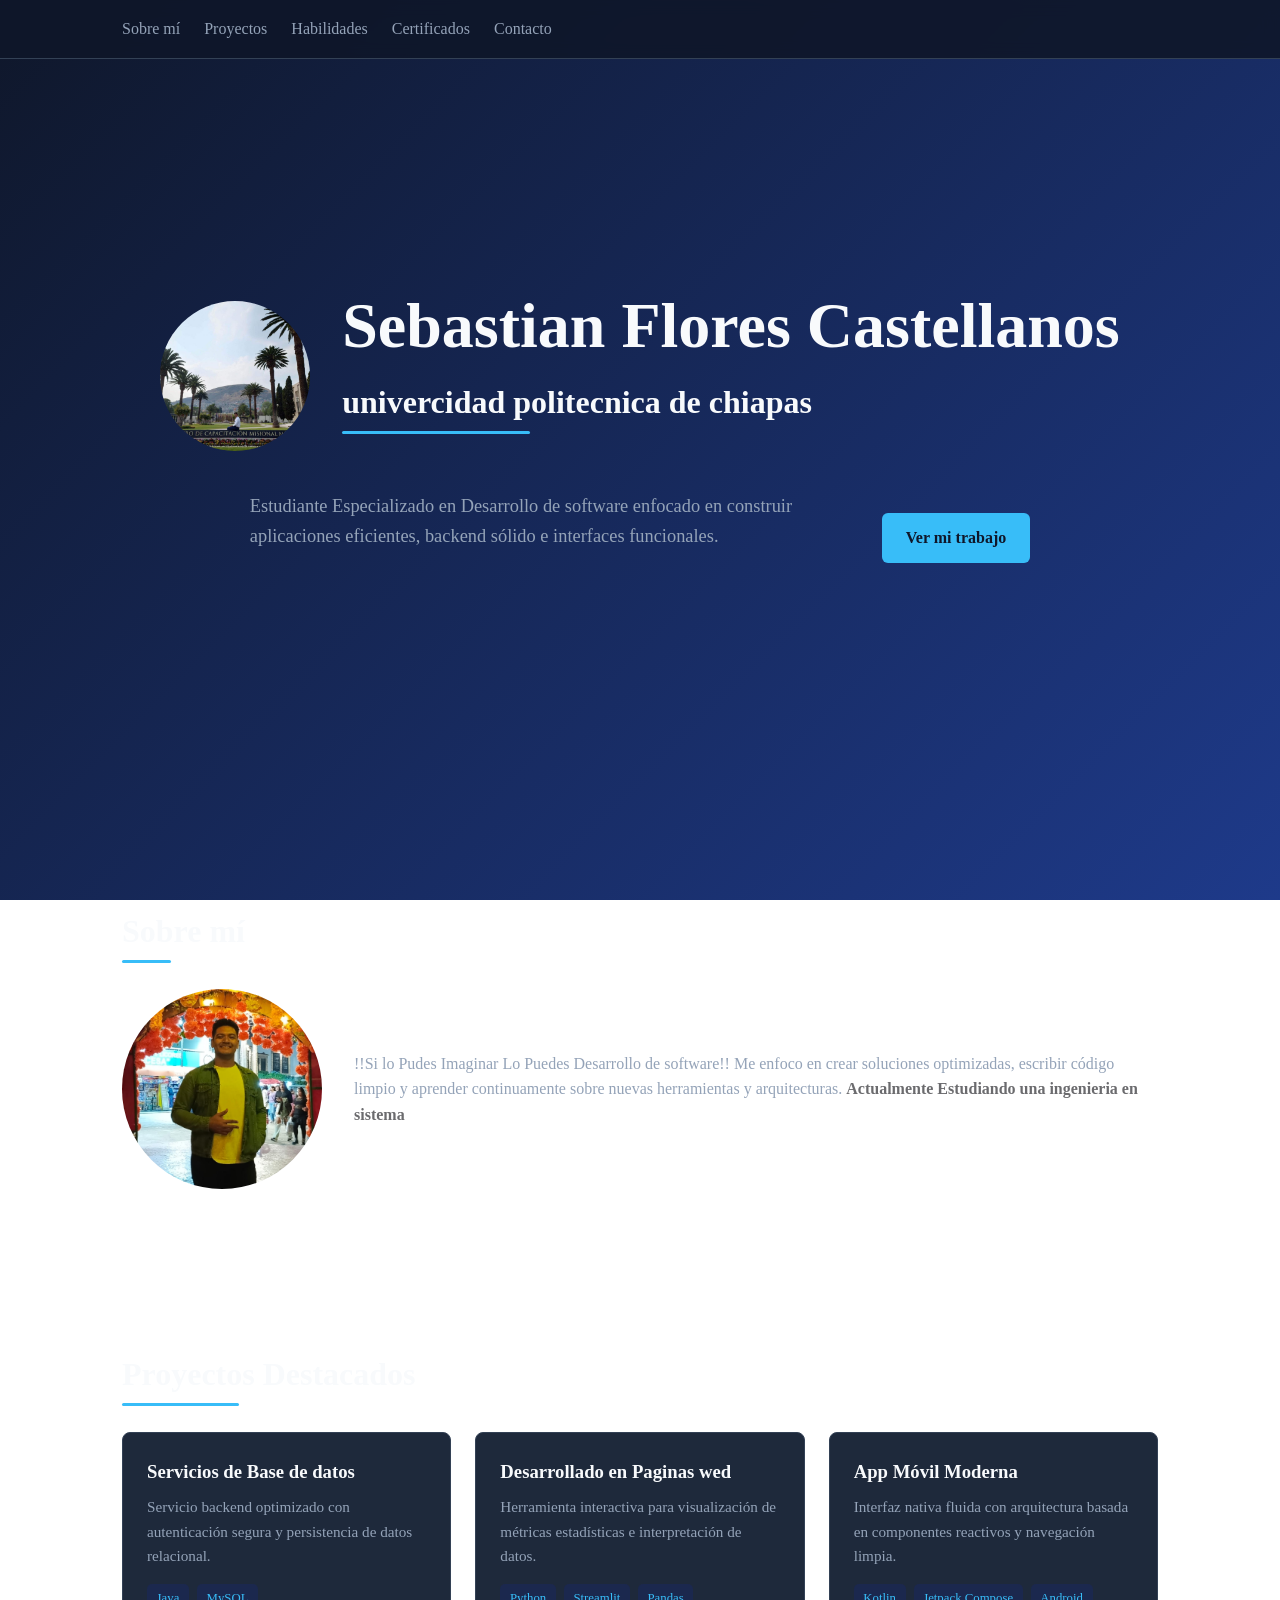
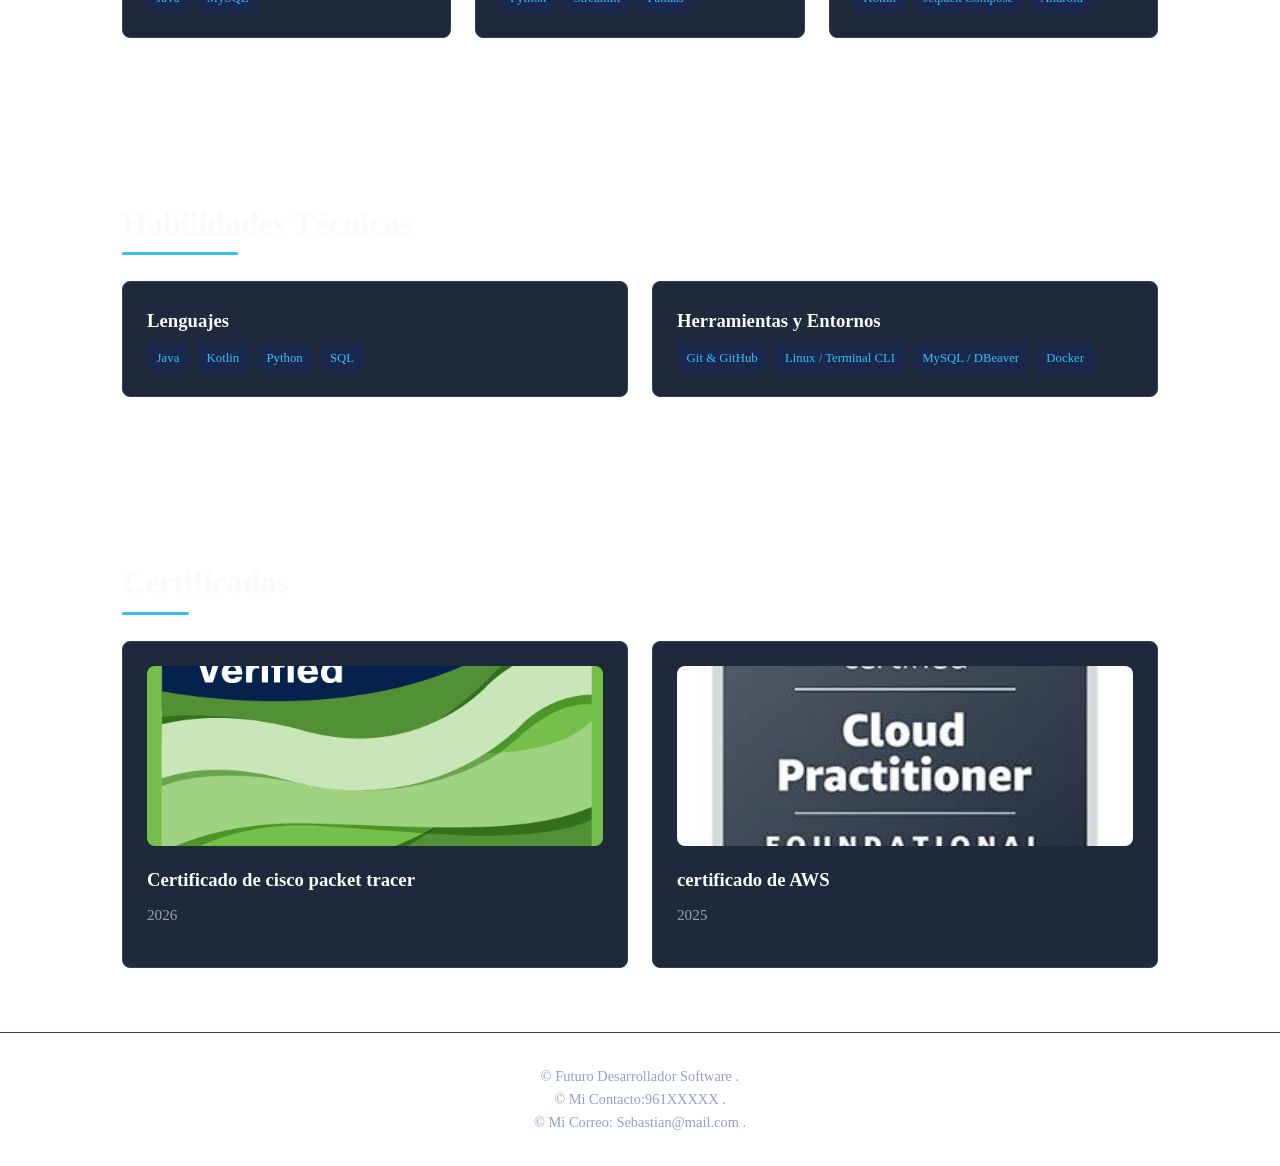
==== index.html @ ae0d7035 "mejoras tecnicas" ====
<!DOCTYPE html>
<html lang="es">
<head>
  <meta charset="UTF-8" />
  <meta name="viewport" content="width=device-width, initial-scale=1.0" />
  <title>Mi Portfolio | Desarrollador Software</title>
  <link rel="stylesheet" href="a.css" />
  <link rel="stylesheet" href="extras.css" />
</head>
<body>

  <header>
    <nav>
      <ul class="nav-links">
        <li><a href="#about">Sobre mí</a></li>
        <li><a href="#projects">Proyectos</a></li>
        <li><a href="#skills">Habilidades</a></li>
        <li><a href="#certificates">Certificados</a></li>
        <li><a href="#contact">Contacto</a></li>
      </ul>
    </nav>
  </header>

  <main>
    <section class="hero">
    <div class="hero-header">
  <img src="img/img4.jpeg" alt="Sebastian Flores Castellanos" class="hero-photo" />
  <div class="hero-names">
    <h1>Sebastian Flores Castellanos</h1>
    <h2>univercidad politecnica de chiapas </h2>
</div>
      <p>Estudiante Especializado en Desarrollo de software enfocado en construir aplicaciones eficientes, backend sólido e interfaces funcionales.</p>
      <a href="#projects" class="btn">Ver mi trabajo</a>
      </div>
    </section>

    <section id="about">
      <h2>Sobre mí</h2>
      <div class="about-wrapper">
        <img src="img/ima.jpeg" alt="Foto de Sebastian Flores Castellanos" class="about-photo" />
        <p class="about-text">
          !!Si lo Pudes Imaginar Lo Puedes Desarrollo de software!! Me enfoco en crear soluciones optimizadas, escribir código limpio y aprender continuamente sobre nuevas herramientas y arquitecturas. <strong>Actualmente Estudiando una ingenieria en sistema  </strong> 
        </p>
      </div>
    </section>

    <section id="projects">
      <h2>Proyectos Destacados</h2>
      <div class="grid">
        <div class="card">
          <h3>Servicios de Base de datos</h3>
          <p>Servicio backend optimizado con autenticación segura y persistencia de datos relacional.</p>
          <div class="tags">
            <span class="tag">Java</span>
            <span class="tag">MySQL</span>
          </div>
        </div>

        <div class="card">
          <h3>Desarrollado en Paginas wed</h3>
          <p>Herramienta interactiva para visualización de métricas estadísticas e interpretación de datos.</p>
          <div class="tags">
            <span class="tag">Python</span>
            <span class="tag">Streamlit</span>
            <span class="tag">Pandas</span>
          </div>
        </div>

        <div class="card">
          <h3>App Móvil Moderna</h3>
          <p>Interfaz nativa fluida con arquitectura basada en componentes reactivos y navegación limpia.</p>
          <div class="tags">
            <span class="tag">Kotlin</span>
            <span class="tag">Jetpack Compose</span>
            <span class="tag">Android</span>
          </div>
        </div>
      </div>
    </section>

    <section id="skills">
      <h2>Habilidades Técnicas</h2>
      <div class="grid">
        <div class="card">
          <h3>Lenguajes</h3>
          <div class="tags margin-top-sm">
            <span class="tag">Java</span>
            <span class="tag">Kotlin</span>
            <span class="tag">Python</span>
            <span class="tag">SQL</span>
          </div>
        </div>

        <div class="card">
          <h3>Herramientas y Entornos</h3>
          <div class="tags margin-top-sm">
            <span class="tag">Git & GitHub</span>
            <span class="tag">Linux / Terminal CLI</span>
            <span class="tag">MySQL / DBeaver</span>
            <span class="tag">Docker</span>
          </div>
        </div>
      </div>
    </section>

    <section id="certificates">
      <h2>Certificados</h2>
      <div class="grid">
        <div class="card cert-card">
          <img src="img/img2.png" alt="Certificado 1" class="cert-img" />
          <h3>Certificado de cisco packet tracer</h3>
          <p>2026</p>
        </div>

        <div class="card cert-card">
          <img src="img/img3.jpg" alt="Certificado 2" class="cert-img" />
          <h3>certificado de AWS</h3>
          <p>2025</p>
        </div>
      </div>
    </section>
  </main>

  <footer id="contact">
    <p>&copy; Futuro Desarrollador Software .</p>
    <p>&copy; Mi Contacto:961XXXXX .</p>
    <p>&copy; Mi Correo: Sebastian@mail.com .</p>
  </footer>
</body>
</html>
---- a.css ----
* {
  box-sizing: border-box;
  margin: 0;
  padding: 0;
}

:root {
  --bg: #0f172a;
  --card-bg: #1e293b;
  --accent: #38bdf8;
  --accent-hover: #0284c7;
  --text: #f8fafc;
  --text-muted: #94a3b8;
  --border: #334155;
}

body {
  background: linear-gradient(135deg, var(--bg), #1e3a8a);
  background-attachment: fixed;
  color: var(--text);
  line-height: 1.6;
  overflow-x: hidden;
}

header {
  position: fixed;
  top: 0;
  width: 100%;
  background: rgba(15, 23, 42, 0.9);
  backdrop-filter: blur(8px);
  border-bottom: 1px solid var(--border);
  z-index: 100;
}

nav {
  max-width: 1100px;
  margin: 0 auto;
  display: flex;
  justify-content: space-between;
  align-items: center;
  padding: 1rem 2rem;
}

.logo {
  font-size: 1.25rem;
  font-weight: 700;
  color: var(--accent);
}

.nav-links {
  display: flex;
  gap: 1.5rem;
  list-style: none;
}

.nav-links a {
  color: var(--text-muted);
  text-decoration: none;
  transition: color 0.2s;
}

.nav-links a:hover {
  color: var(--accent);
}

section {
  padding: 6rem 2rem 4rem;
  max-width: 1100px;
  margin: 0 auto;
}

h2 {
  font-size: 2rem;
  margin-bottom: 2rem;
  position: relative;
  display: inline-block;
}

h2::after {
  content: '';
  position: absolute;
  bottom: -6px;
  left: 0;
  width: 40%;
  height: 3px;
  background: var(--accent);
  border-radius: 2px;
}

.hero {
  min-height: 90vh;
  display: flex;
  flex-direction: column;
  justify-content: center;
  align-items: flex-start;
  padding-top: 8rem;
}

.hero-tag {
  color: var(--accent);
  font-weight: 600;
  font-size: 1.1rem;
  margin-bottom: 0.5rem;
}

.hero h1 {
  font-size: clamp(2rem, 8vw, 4rem);
  line-height: 1.1;
  margin-bottom: 1rem;
}

.hero p {
  color: var(--text-muted);
  font-size: 1.15rem;
  max-width: 600px;
  margin-bottom: 2rem;
}

.btn {
  display: inline-block;
  background: var(--accent);
  color: var(--bg);
  padding: 0.75rem 1.5rem;
  border-radius: 6px;
  text-decoration: none;
  font-weight: 600;
  transition: background 0.2s, transform 0.1s;
  border: none;
  cursor: pointer;
}

.btn:hover {
  background: var(--accent-hover);
  transform: translateY(-2px);
}

.about-text {
  color: var(--text-muted);
  max-width: 800px;
}

/* Cards Grid */
.grid {
  display: grid;
  grid-template-columns: repeat(auto-fit, minmax(280px, 1fr));
  gap: 1.5rem;
}

.card {
  background: var(--card-bg);
  border: 1px solid var(--border);
  border-radius: 8px;
  padding: 1.5rem;
  transition: transform 0.2s, border-color 0.2s;
}

.card:hover {
  transform: translateY(-4px);
  border-color: var(--accent);
}

.card h3 {
  margin-bottom: 0.5rem;
}

.card p {
  color: var(--text-muted);
  font-size: 0.95rem;
  margin-bottom: 1rem;
}

.tags {
  display: flex;
  flex-wrap: wrap;
  gap: 0.5rem;
}

.tag {
  background: rgba(7, 34, 239, 0.1);
  color: var(--accent);
  padding: 0.25rem 0.6rem;
  border-radius: 5px;
  font-size: 0.8rem;
  font-weight: 500;
}

.margin-top-sm {
  margin-top: 0.5rem;
}

/* Contact Form */
form {
  display: flex;
  flex-direction: column;
  gap: 1rem;
  max-width: 600px;
  width: 100%;
}

input, textarea {
  background: var(--card-bg);
  border: 1px solid var(--border);
  color: var(--text);
  padding: 0.75rem;
  border-radius: 6px;
  font-size: 1rem;
  width: 100%;
}

input:focus, textarea:focus {
  outline: 1px solid var(--accent);
  border-color: var(--accent);
}

/* Footer */
footer {
  text-align: center;
  padding: 2rem 1rem;
  border-top: 1px solid var(--border);
  color: var(--text-muted);
  font-size: 0.9rem;
}

@media (max-width: 768px) {
  nav {
    flex-direction: column;
    padding: 0.8rem 1rem;
    gap: 0.8rem;
  }

  .nav-links {
    gap: 1rem;
    flex-wrap: wrap;
    justify-content: center;
  }

  .nav-links a {
    font-size: 0.9rem;
  }

  section {
    padding: 4rem 1.25rem 2.5rem;
  }

  .hero {
    min-height: auto;
    padding-top: 7rem;
    padding-bottom: 3rem;
  }

  .grid {
    grid-template-columns: 1fr;
  }
}

@media (max-width: 480px) {
  .hero p {
    font-size: 1rem;
  }

  .btn {
    width: 100%;
    text-align: center;
  }

  .nav-links {
    gap: 0.6rem;
  }

  .nav-links a {
    font-size: 0.825rem;
  }
}
/* Foto en "Sobre mí" */
.about-wrapper {
  display: flex;
  align-items: center;
  gap: 2rem;
  flex-wrap: wrap;
}

.about-photo {
  width: 200px;
  height: 200px;
  object-fit: cover;
  border-radius: 50%;
  flex-shrink: 0;
}

.about-wrapper .about-text {
  flex: 1;
  min-width: 250px;
}

/* Certificados */
.cert-img {
  width: 100%;
  height: 180px;
  object-fit: cover;
  border-radius: 8px;
  margin-bottom: 0.75rem;
  background: rgba(128, 128, 128, 0.15);
}

@media (max-width: 600px) {
  .about-wrapper {
    justify-content: center;
    text-align: center;
  }
}
.hero-header {
  display: flex;
  align-items: center;
  justify-content: center;
  gap: 2rem;
  flex-wrap: wrap;
}

.hero-photo {
  width: 150px;
  height: 150px;
  object-fit: cover;
  border-radius: 60%;
  flex-shrink: 0;
}

.hero-names {
  text-align: left;
}

@media (max-width: 700px) {
  .hero-names {
    text-align: center;
  }
}
strong{
  color: #6b6b6e;
}
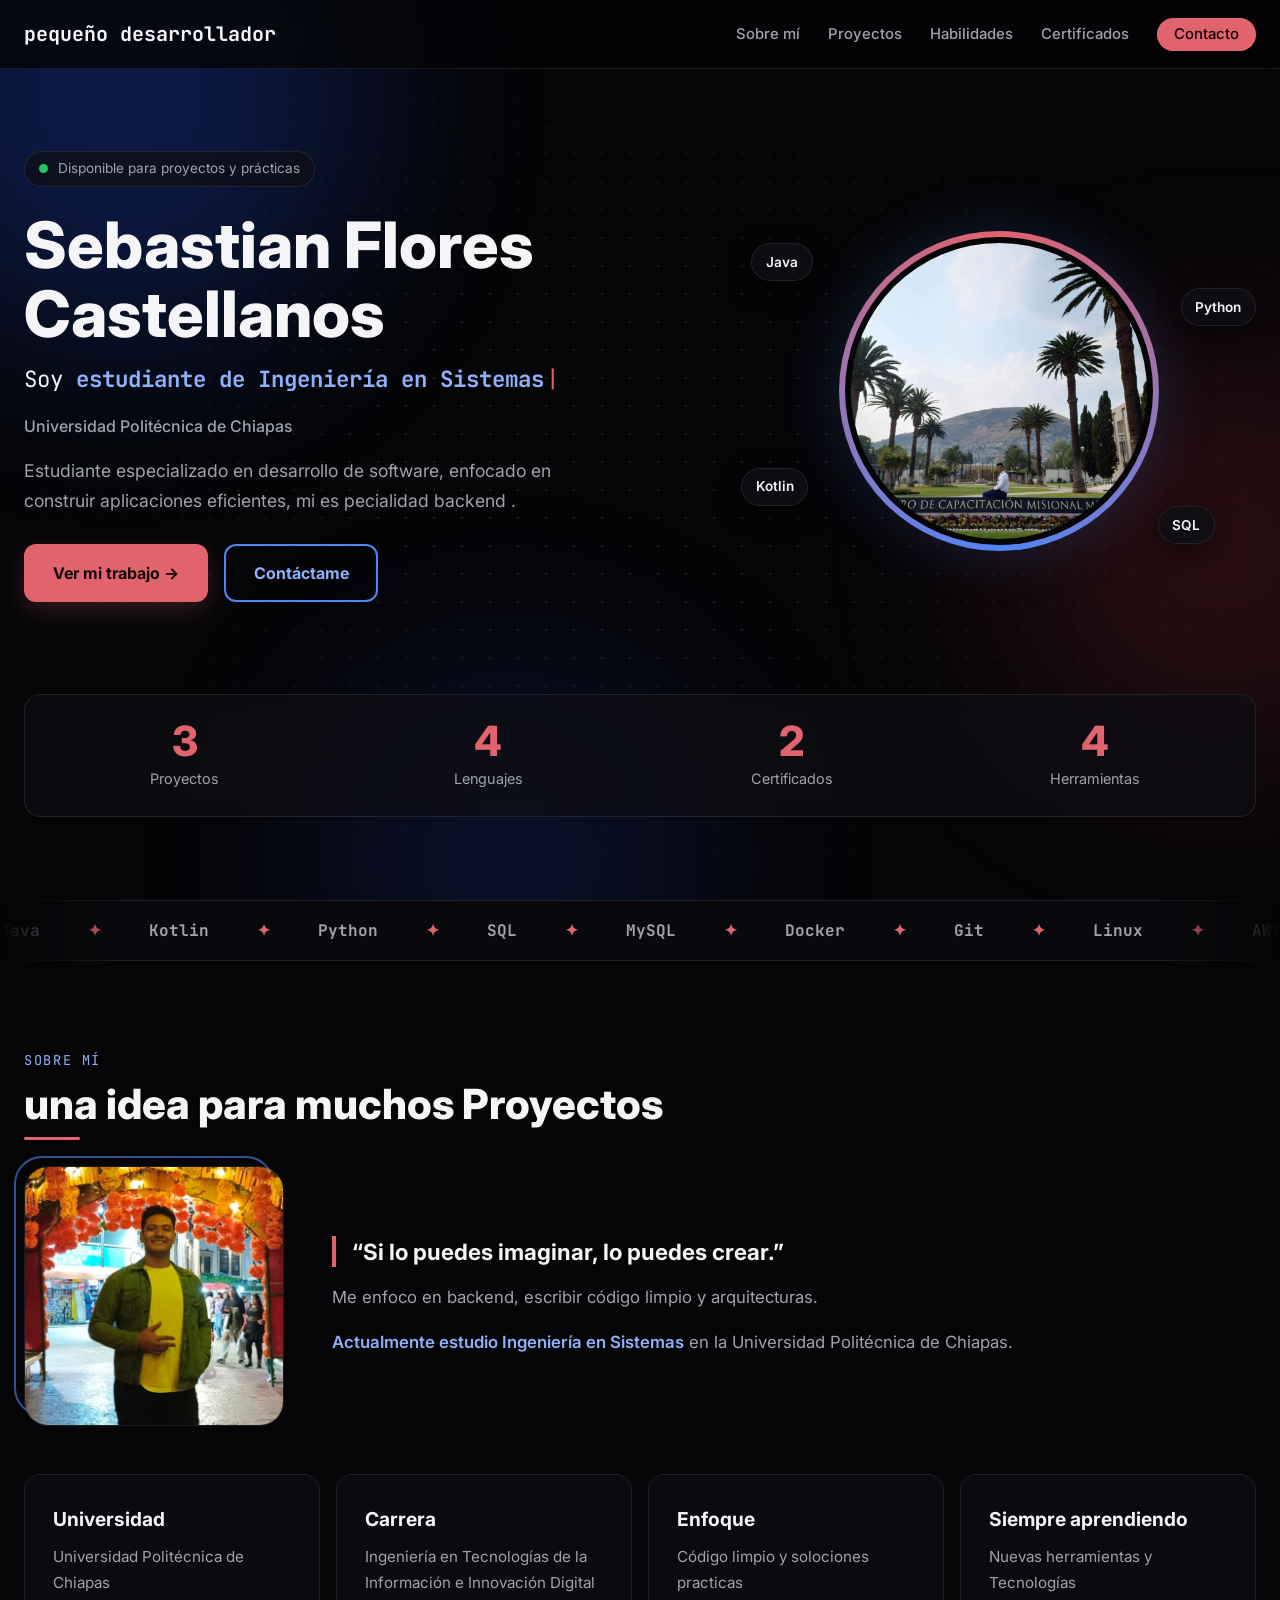
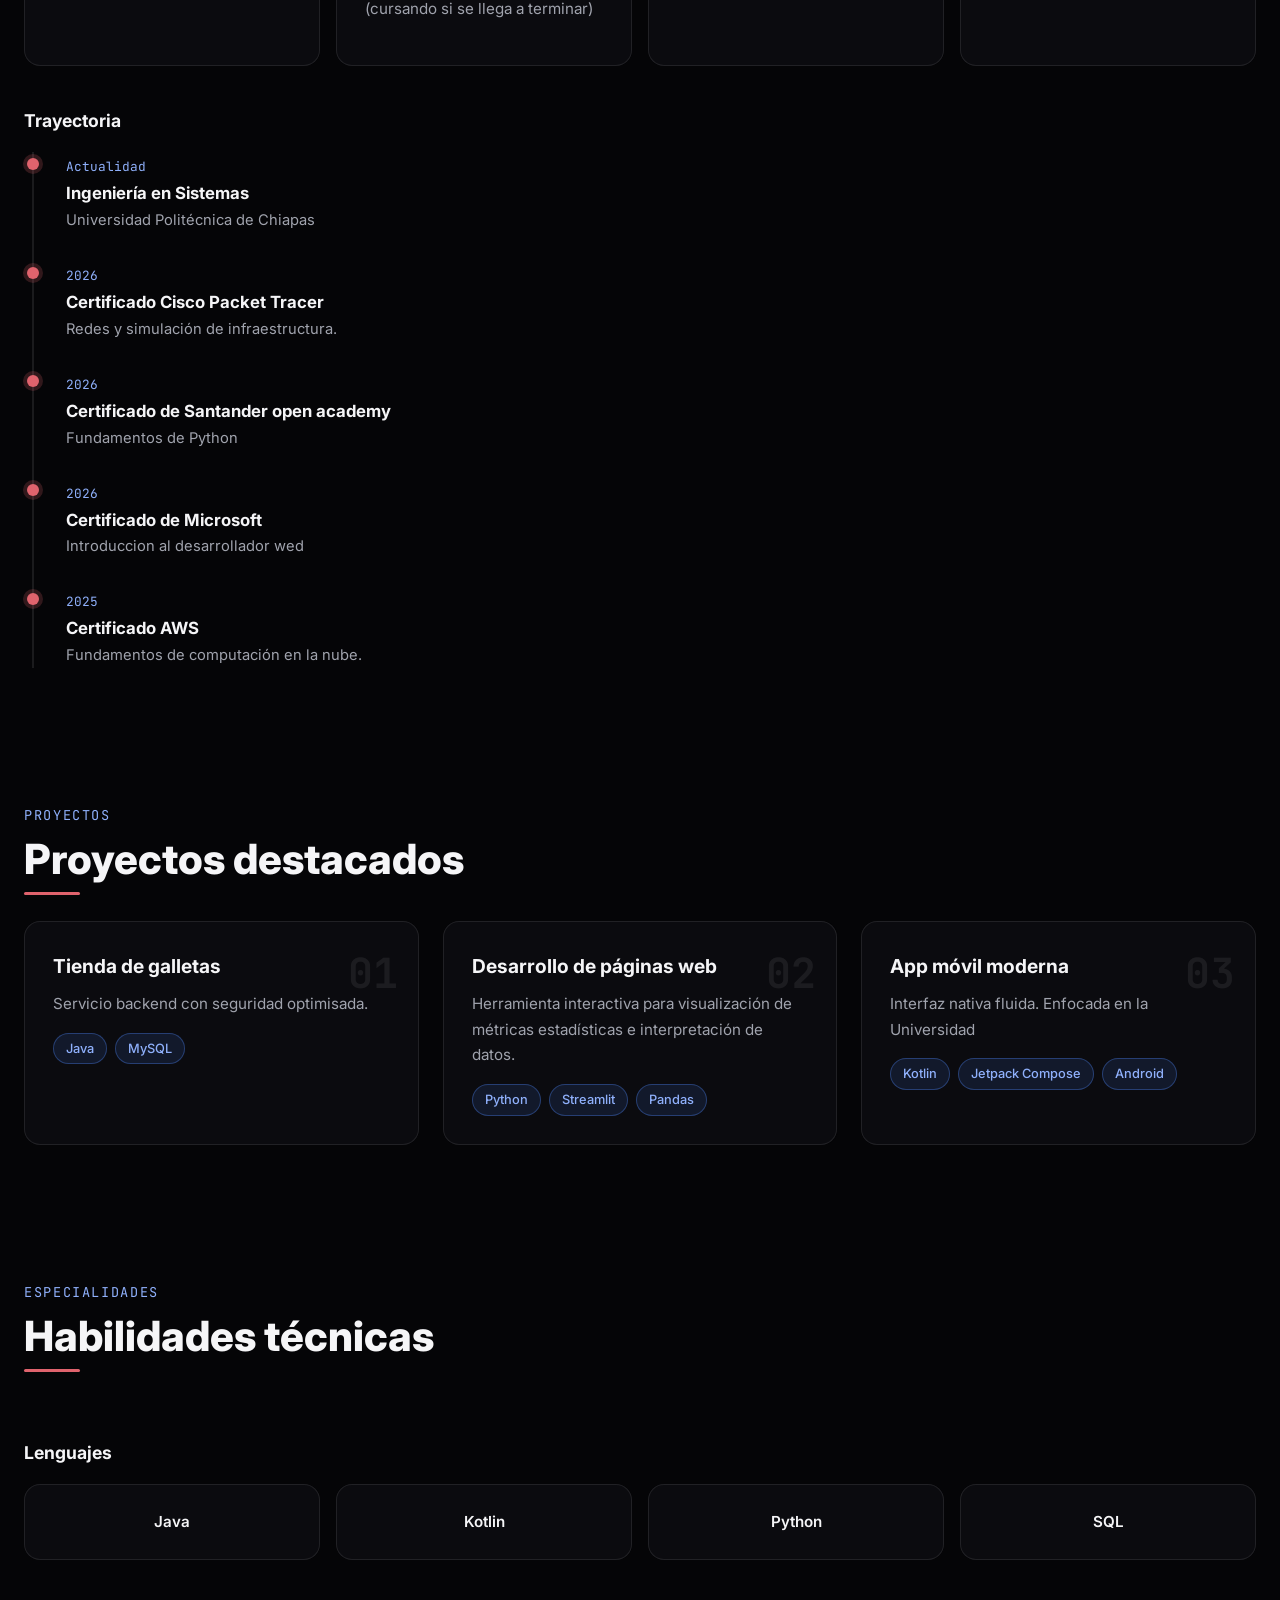
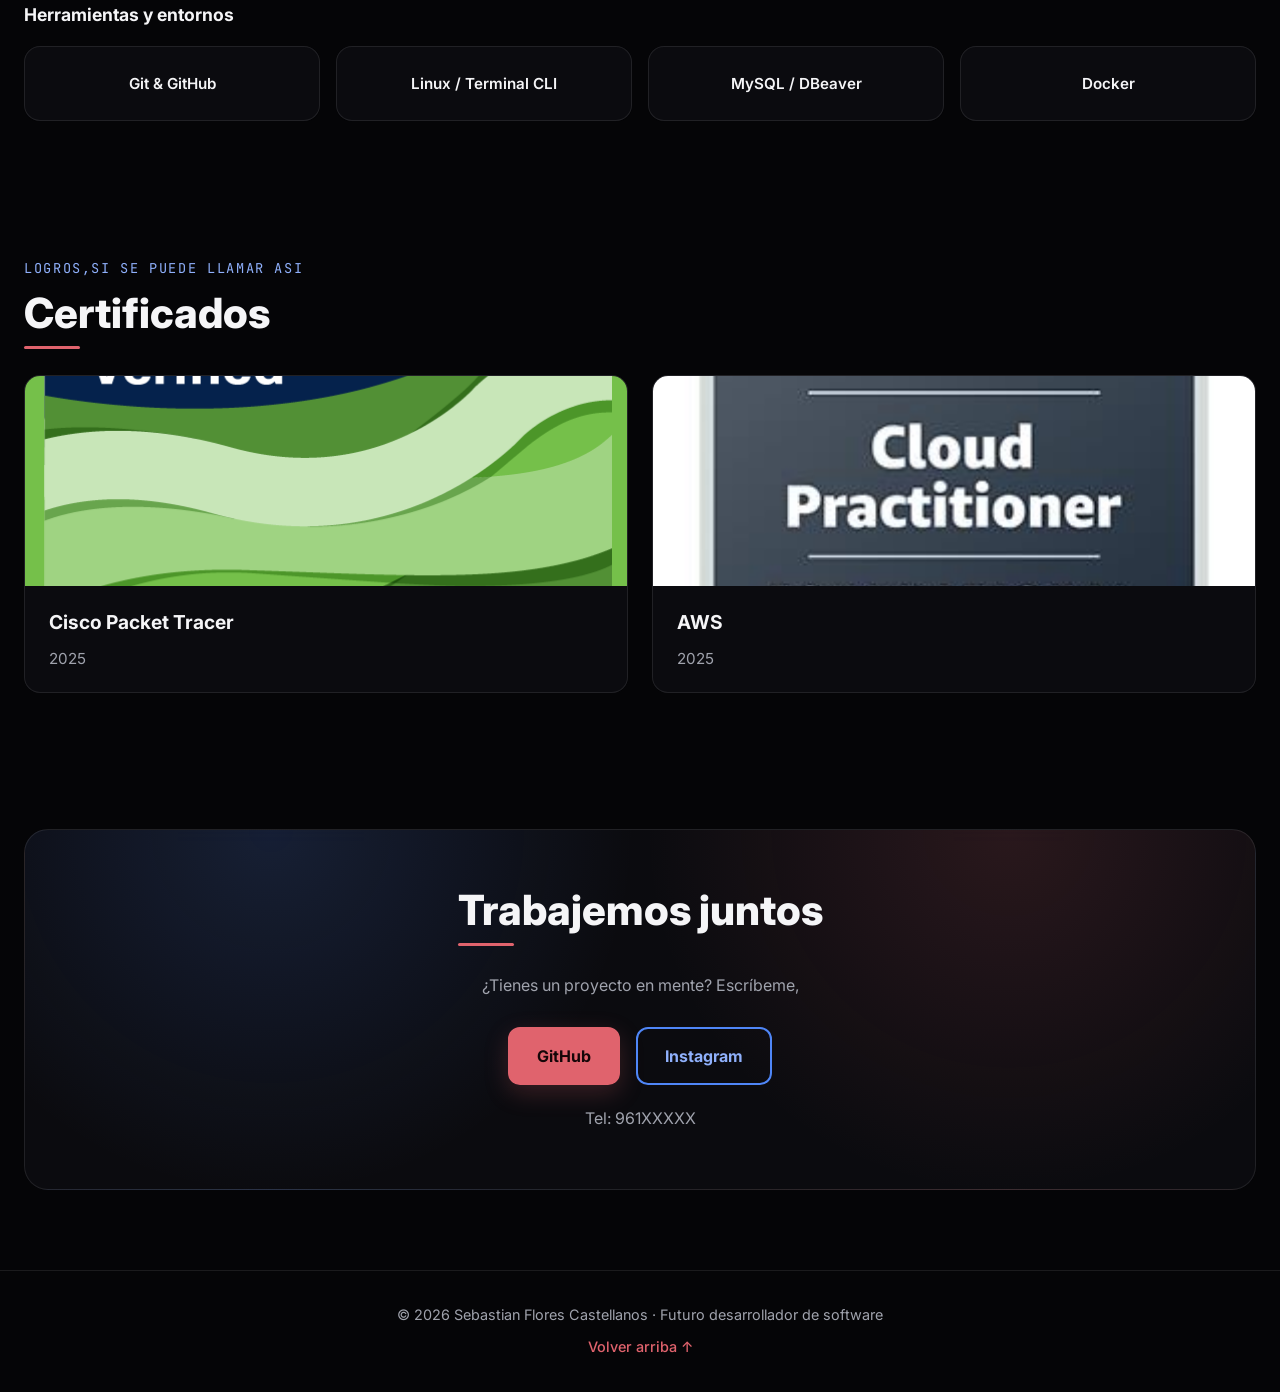
==== commit 10a9c8c4: "mejoras en colores y funciones" ====
--- a/index.html
+++ b/index.html
@@ -3,128 +3,270 @@
 <head>
   <meta charset="UTF-8" />
   <meta name="viewport" content="width=device-width, initial-scale=1.0" />
-  <title>Mi Portfolio | Desarrollador Software</title>
-  <link rel="stylesheet" href="a.css" />
-  <link rel="stylesheet" href="extras.css" />
+  <title>Sebastian Flores Castellanos | Desarrollador de Software</title>
+  <meta name="description" content="Portfolio de Sebastian Flores Castellanos, estudiante de Ingeniería en Sistemas en la Universidad Politécnica de Chiapas. Desarrollo backend, web y apps móviles con Java, Kotlin y Python." />
+  <meta name="author" content="Sebastian Flores Castellanos" />
+  <meta name="theme-color" content="#050507" />
+
+  <meta property="og:type" content="website" />
+  <meta property="og:title" content="Sebastian Flores Castellanos | Desarrollador de Software" />
+  <meta property="og:description" content="Estudiante de Ingeniería en Sistemas. Backend sólido, interfaces funcionales y código limpio." />
+  <meta property="og:image" content="img/img4.jpeg" />
+
+  <link rel="preconnect" href="https://fonts.googleapis.com" />
+  <link rel="preconnect" href="https://fonts.gstatic.com" crossorigin />
+  <link href="https://fonts.googleapis.com/css2?family=Inter:wght@400;500;600;700;800&family=JetBrains+Mono:wght@500;700&display=swap" rel="stylesheet" />
+  <link rel="stylesheet" href="Styles.css" />
+  <script>document.documentElement.classList.add('js');</script>
 </head>
 <body>
 
-  <header>
-    <nav>
-      <ul class="nav-links">
+  <div class="bg" aria-hidden="true">
+    <span class="blob b1"></span>
+    <span class="blob b2"></span>
+    <span class="blob b3"></span>
+    <span class="grid-bg"></span>
+  </div>
+
+  <a class="skip-link" href="#main">Saltar al contenido</a>
+
+  <header class="site-header">
+    <nav class="nav" aria-label="Navegación principal">
+      <a href="#inicio" class="logo" aria-label="Ir al inicio">pequeño desarrollador<span></span></a>
+
+      <button class="nav-toggle" aria-expanded="false" aria-controls="nav-links" aria-label="Abrir menú">
+        <span></span><span></span><span></span>
+      </button>
+
+      <ul class="nav-links" id="nav-links">
         <li><a href="#about">Sobre mí</a></li>
         <li><a href="#projects">Proyectos</a></li>
         <li><a href="#skills">Habilidades</a></li>
         <li><a href="#certificates">Certificados</a></li>
-        <li><a href="#contact">Contacto</a></li>
+        <li><a href="#contact" class="nav-cta">Contacto</a></li>
       </ul>
     </nav>
   </header>
 
-  <main>
-    <section class="hero">
-    <div class="hero-header">
-  <img src="img/img4.jpeg" alt="Sebastian Flores Castellanos" class="hero-photo" />
-  <div class="hero-names">
-    <h1>Sebastian Flores Castellanos</h1>
-    <h2>univercidad politecnica de chiapas </h2>
-</div>
-      <p>Estudiante Especializado en Desarrollo de software enfocado en construir aplicaciones eficientes, backend sólido e interfaces funcionales.</p>
-      <a href="#projects" class="btn">Ver mi trabajo</a>
-      </div>
-    </section>
-
-    <section id="about">
-      <h2>Sobre mí</h2>
+  <main id="main">
+
+    <section class="hero" id="inicio">
+      <div class="hero-grid">
+        <div class="hero-content">
+          <p class="status"><span class="dot"></span> Disponible para proyectos y prácticas</p>
+          <h1><span class="gradient-text">Sebastian Flores Castellanos</span></h1>
+          <p class="typed-line">Soy <span id="typed" class="typed"></span><span class="cursor" aria-hidden="true">|</span></p>
+          <p class="hero-school">Universidad Politécnica de Chiapas</p>
+
+          <p class="hero-desc">
+            Estudiante especializado en desarrollo de software, enfocado en construir aplicaciones eficientes,
+            mi es pecialidad backend .
+          </p>
+
+          <div class="hero-actions">
+            <a href="#projects" class="btn">Ver mi trabajo →</a>
+            <a href="#contact" class="btn btn-outline">Contáctame</a>
+          </div>
+        </div>
+
+        <div class="hero-visual">
+          <div class="photo-ring">
+            <img src="img/img4.jpeg" alt="Retrato de Sebastian Flores Castellanos" class="hero-photo" width="320" height="320" />
+          </div>
+          <span class="float-chip c1">Java</span>
+          <span class="float-chip c2">Python</span>
+          <span class="float-chip c3">Kotlin</span>
+          <span class="float-chip c4">SQL</span>
+        </div>
+      </div>
+
+      <ul class="stats">
+        <li><strong data-count="3">0</strong><span>Proyectos</span></li>
+        <li><strong data-count="4">0</strong><span>Lenguajes</span></li>
+        <li><strong data-count="2">0</strong><span>Certificados</span></li>
+        <li><strong data-count="4">0</strong><span>Herramientas</span></li>
+      </ul>
+    </section>
+
+    <div class="marquee" aria-hidden="true">
+      <div class="marquee-track">
+        <span>Java</span><span>Kotlin</span><span>Python</span><span>SQL</span><span>MySQL</span><span>Docker</span><span>Git</span><span>Linux</span><span>AWS</span><span>Android</span><span>Jetpack Compose</span><span>Streamlit</span><span>Pandas</span>
+        <span>Java</span><span>Kotlin</span><span>Python</span><span>SQL</span><span>MySQL</span><span>Docker</span><span>Git</span><span>Linux</span><span>AWS</span><span>Android</span><span>Jetpack Compose</span><span>Streamlit</span><span>Pandas</span>
+      </div>
+    </div>
+
+    <section id="about" class="reveal">
+      <p class="eyebrow">Sobre mí</p>
+      <h2>una idea para muchos Proyectos  </h2>
+
       <div class="about-wrapper">
-        <img src="img/ima.jpeg" alt="Foto de Sebastian Flores Castellanos" class="about-photo" />
-        <p class="about-text">
-          !!Si lo Pudes Imaginar Lo Puedes Desarrollo de software!! Me enfoco en crear soluciones optimizadas, escribir código limpio y aprender continuamente sobre nuevas herramientas y arquitecturas. <strong>Actualmente Estudiando una ingenieria en sistema  </strong> 
-        </p>
-      </div>
-    </section>
-
-    <section id="projects">
-      <h2>Proyectos Destacados</h2>
+        <div class="about-photo-wrap">
+          <img src="img/ima.jpeg" alt="Foto de Sebastian Flores Castellanos" class="about-photo" width="260" height="260" loading="lazy" />
+        </div>
+        <div class="about-text">
+          <p class="quote">“Si lo puedes imaginar, lo puedes crear.”</p>
+          <p>
+            Me enfoco en backend, escribir código limpio y arquitecturas.
+          </p>
+          <p>
+            <strong>Actualmente estudio Ingeniería en Sistemas</strong> en la Universidad Politécnica de Chiapas.
+          </p>
+        </div>
+      </div>
+
+      <div class="info-grid">
+        <div class="card info">
+          <h3>Universidad</h3>
+          <p>Universidad Politécnica de Chiapas</p>
+        </div>
+        <div class="card info">
+          <h3>Carrera</h3>
+          <p>Ingeniería en Tecnologías de la Información e Innovación Digital (cursando si se llega a terminar)</p>
+        </div>
+        <div class="card info">
+          <h3>Enfoque</h3>
+          <p>Código limpio y solociones practicas </p>
+        </div>
+        <div class="card info">
+          <h3>Siempre aprendiendo</h3>
+          <p>Nuevas herramientas y Tecnologías</p>
+        </div>
+      </div>
+
+      <h3 class="sub-title">Trayectoria</h3>
+      <ol class="timeline">
+        <li>
+          <span class="t-date">Actualidad</span>
+          <h4>Ingeniería en Sistemas</h4>
+          <p>Universidad Politécnica de Chiapas</p>
+        </li>
+        <li>
+          <span class="t-date">2026</span>
+          <h4>Certificado Cisco Packet Tracer</h4>
+          <p>Redes y simulación de infraestructura.</p>
+        </li>
+        <li>
+          <span class="t-date">2026</span>
+          <h4>Certificado de Santander open academy </h4>
+          <p>Fundamentos de Python </p>
+        </li>
+        <li>
+          <span class="t-date">2026</span>
+          <h4>Certificado de Microsoft </h4>
+          <p>Introduccion al desarrollador wed</p>
+        </li>
+         <li>
+          <span class="t-date">2025</span>
+          <h4>Certificado AWS</h4>
+          <p>Fundamentos de computación en la nube.</p>
+        </li>
+      </ol>
+    </section>
+
+    <section id="projects" class="reveal">
+      <p class="eyebrow">Proyectos</p>
+      <h2>Proyectos destacados</h2>
       <div class="grid">
-        <div class="card">
-          <h3>Servicios de Base de datos</h3>
-          <p>Servicio backend optimizado con autenticación segura y persistencia de datos relacional.</p>
-          <div class="tags">
-            <span class="tag">Java</span>
-            <span class="tag">MySQL</span>
-          </div>
-        </div>
-
-        <div class="card">
-          <h3>Desarrollado en Paginas wed</h3>
+        <article class="card project">
+          <span class="num">01</span>
+          <h3>Tienda de galletas </h3>
+          <p>Servicio backend con seguridad optimisada.</p>
+          <ul class="tags" aria-label="Tecnologías">
+            <li class="tag">Java</li>
+            <li class="tag">MySQL</li>
+          </ul>
+        </article>
+
+        <article class="card project">
+          <span class="num">02</span>
+          <h3>Desarrollo de páginas web</h3>
           <p>Herramienta interactiva para visualización de métricas estadísticas e interpretación de datos.</p>
-          <div class="tags">
-            <span class="tag">Python</span>
-            <span class="tag">Streamlit</span>
-            <span class="tag">Pandas</span>
-          </div>
-        </div>
-
-        <div class="card">
-          <h3>App Móvil Moderna</h3>
-          <p>Interfaz nativa fluida con arquitectura basada en componentes reactivos y navegación limpia.</p>
-          <div class="tags">
-            <span class="tag">Kotlin</span>
-            <span class="tag">Jetpack Compose</span>
-            <span class="tag">Android</span>
-          </div>
-        </div>
-      </div>
-    </section>
-
-    <section id="skills">
-      <h2>Habilidades Técnicas</h2>
-      <div class="grid">
-        <div class="card">
-          <h3>Lenguajes</h3>
-          <div class="tags margin-top-sm">
-            <span class="tag">Java</span>
-            <span class="tag">Kotlin</span>
-            <span class="tag">Python</span>
-            <span class="tag">SQL</span>
-          </div>
-        </div>
-
-        <div class="card">
-          <h3>Herramientas y Entornos</h3>
-          <div class="tags margin-top-sm">
-            <span class="tag">Git & GitHub</span>
-            <span class="tag">Linux / Terminal CLI</span>
-            <span class="tag">MySQL / DBeaver</span>
-            <span class="tag">Docker</span>
-          </div>
-        </div>
-      </div>
-    </section>
-
-    <section id="certificates">
+          <ul class="tags" aria-label="Tecnologías">
+            <li class="tag">Python</li>
+            <li class="tag">Streamlit</li>
+            <li class="tag">Pandas</li>
+          </ul>
+        </article>
+
+        <article class="card project">
+          <span class="num">03</span>
+          <h3>App móvil moderna</h3>
+          <p>Interfaz nativa fluida. Enfocada en la Universidad</p>
+          <ul class="tags" aria-label="Tecnologías">
+            <li class="tag">Kotlin</li>
+            <li class="tag">Jetpack Compose</li>
+            <li class="tag">Android</li>
+          </ul>
+        </article>
+      </div>
+    </section>
+
+    <section id="skills" class="reveal">
+      <p class="eyebrow">especialidades</p>
+      <h2>Habilidades técnicas</h2>
+
+      <h3 class="sub-title">Lenguajes</h3>
+      <ul class="skill-grid">         
+
+        <li class="skill"><span>Java</span></li>
+        <li class="skill"><span>Kotlin</span></li>
+        <li class="skill"><span>Python</span></li>
+        <li class="skill"><span>SQL</span></li>
+      </ul>
+
+      <h3 class="sub-title">Herramientas y entornos</h3>
+      <ul class="skill-grid">
+        <li class="skill"><span>Git &amp; GitHub</span></li>
+        <li class="skill"><span>Linux / Terminal CLI</span></li>
+        <li class="skill"><span>MySQL / DBeaver</span></li>
+        <li class="skill"><span>Docker</span></li>
+      </ul>
+    </section>
+
+    <section id="certificates" class="reveal">
+      <p class="eyebrow">Logros,si se Puede llamar asi </p>
       <h2>Certificados</h2>
       <div class="grid">
-        <div class="card cert-card">
-          <img src="img/img2.png" alt="Certificado 1" class="cert-img" />
-          <h3>Certificado de cisco packet tracer</h3>
-          <p>2026</p>
-        </div>
-
-        <div class="card cert-card">
-          <img src="img/img3.jpg" alt="Certificado 2" class="cert-img" />
-          <h3>certificado de AWS</h3>
-          <p>2025</p>
-        </div>
+        <figure class="card cert-card">
+          <div class="cert-frame">
+            <img src="img/img2.png" alt="Certificado de Cisco Packet Tracer" class="cert-img" loading="lazy" />
+          </div>
+          <figcaption>
+            <h3>Cisco Packet Tracer</h3>
+            <p>2025</p>
+          </figcaption>
+        </figure>
+
+        <figure class="card cert-card">
+          <div class="cert-frame">
+            <img src="img/img3.jpg" alt="Certificado de AWS" class="cert-img" loading="lazy" />
+          </div>
+          <figcaption>
+            <h3>AWS</h3>
+            <p>2025</p>
+          </figcaption>
+        </figure>
+      </div>
+    </section>
+
+    <section id="contact" class="reveal">
+      <div class="contact-card">
+        <h2>Trabajemos juntos</h2>
+        <p class="contact-intro">¿Tienes un proyecto en mente? Escríbeme, </p>
+        <div class="contact-actions">
+          <a href="https://github.com/" class="btn">GitHub</a>
+          <a href="https://www.instagram.com/sebastiaan.fc/?hl=es" class="btn btn-outline" target="_blank" rel="noopener">Instagram</a>
+        </div>
+        <p class="contact-phone">Tel: 961XXXXX</p>
       </div>
     </section>
   </main>
 
-  <footer id="contact">
-    <p>&copy; Futuro Desarrollador Software .</p>
-    <p>&copy; Mi Contacto:961XXXXX .</p>
-    <p>&copy; Mi Correo: Sebastian@mail.com .</p>
+  <footer class="site-footer">
+    <p>&copy; <span id="year">2026</span> Sebastian Flores Castellanos · Futuro desarrollador de software</p>
+    <a href="#inicio" class="back-top">Volver arriba ↑</a>
   </footer>
+
+  <script src="Script.js" defer></script>
 </body>
-</html>+</html>
--- a/Styles.css
+++ b/Styles.css
@@ -0,0 +1,645 @@
+:root {
+  --bg: #050507;
+  --card-bg: rgba(14, 14, 20, .72);
+  --red: #e0636d;
+  --red-hover: #ea7d86;
+  --red-ink: #150608;
+  --blue: #4f86f7;
+  --blue-soft: #8fb0fb;
+  --text: #f5f5f7;
+  --text-muted: #a0a3ad;
+  --border: rgba(255, 255, 255, .09);
+  --radius: 16px;
+  --header-h: 68px;
+  --maxw: 1400px;
+}
+
+*, *::before, *::after { box-sizing: border-box; margin: 0; padding: 0; }
+
+html { scroll-behavior: smooth; scroll-padding-top: var(--header-h); }
+
+body {
+  font-family: 'Inter', system-ui, -apple-system, 'Segoe UI', sans-serif;
+  background: var(--bg);
+  color: var(--text);
+  line-height: 1.7;
+  overflow-x: hidden;
+}
+
+img { max-width: 100%; display: block; }
+ul, ol { list-style: none; }
+
+a:focus-visible, button:focus-visible {
+  outline: 3px solid var(--blue);
+  outline-offset: 3px;
+  border-radius: 6px;
+}
+
+.skip-link {
+  position: absolute;
+  left: 1rem;
+  top: -4rem;
+  background: var(--red);
+  color: var(--red-ink);
+  padding: .6rem 1rem;
+  border-radius: 6px;
+  font-weight: 600;
+  z-index: 200;
+}
+.skip-link:focus { top: 1rem; }
+
+.bg { position: fixed; inset: 0; z-index: -1; overflow: hidden; }
+
+.blob {
+  position: absolute;
+  border-radius: 50%;
+  filter: blur(100px);
+  animation: float 18s ease-in-out infinite alternate;
+}
+.b1 { width: 480px; height: 480px; background: #1d4ed8; opacity: .3; top: -140px; left: -120px; }
+.b2 { width: 420px; height: 420px; background: #b4323f; opacity: .2; top: 38%; right: -150px; animation-delay: -6s; }
+.b3 { width: 380px; height: 380px; background: #1e40af; opacity: .22; bottom: -150px; left: 25%; animation-delay: -12s; }
+
+.grid-bg {
+  position: absolute;
+  inset: 0;
+  background-image: radial-gradient(rgba(255, 255, 255, .1) 1px, transparent 1px);
+  background-size: 28px 28px;
+  mask-image: radial-gradient(ellipse at center, #000 30%, transparent 80%);
+  -webkit-mask-image: radial-gradient(ellipse at center, #000 30%, transparent 80%);
+}
+
+@keyframes float {
+  from { transform: translate(0, 0) scale(1); }
+  to   { transform: translate(60px, 50px) scale(1.15); }
+}
+
+.site-header {
+  position: fixed;
+  top: 0;
+  width: 100%;
+  background: rgba(5, 5, 7, .78);
+  backdrop-filter: blur(14px);
+  -webkit-backdrop-filter: blur(14px);
+  border-bottom: 1px solid var(--border);
+  z-index: 100;
+}
+
+.nav {
+  max-width: var(--maxw);
+  margin: 0 auto;
+  height: var(--header-h);
+  display: flex;
+  justify-content: space-between;
+  align-items: center;
+  padding: 0 1.5rem;
+}
+
+.logo {
+  font-family: 'JetBrains Mono', monospace;
+  font-size: 1.25rem;
+  font-weight: 700;
+  color: var(--text);
+  text-decoration: none;
+}
+.logo span { color: var(--red); }
+
+.nav-links { display: flex; gap: 1.75rem; align-items: center; }
+
+.nav-links a {
+  color: var(--text-muted);
+  text-decoration: none;
+  font-weight: 500;
+  font-size: .93rem;
+  padding: .25rem 0;
+  border-bottom: 2px solid transparent;
+  transition: color .2s, border-color .2s;
+}
+.nav-links a:hover,
+.nav-links a.active { color: var(--red); border-bottom-color: var(--red); }
+
+.nav-links .nav-cta {
+  border: 1px solid var(--red);
+  color: var(--red);
+  padding: .4rem 1rem;
+  border-radius: 999px;
+}
+.nav-links .nav-cta:hover,
+.nav-links .nav-cta.active { background: var(--red); color: var(--red-ink); }
+
+.nav-toggle {
+  display: none;
+  background: none;
+  border: none;
+  cursor: pointer;
+  width: 40px;
+  height: 40px;
+  flex-direction: column;
+  justify-content: center;
+  align-items: center;
+  gap: 5px;
+}
+.nav-toggle span {
+  width: 24px;
+  height: 2px;
+  background: var(--text);
+  border-radius: 2px;
+  transition: transform .25s, opacity .25s;
+}
+.nav-toggle[aria-expanded="true"] span:nth-child(1) { transform: translateY(7px) rotate(45deg); }
+.nav-toggle[aria-expanded="true"] span:nth-child(2) { opacity: 0; }
+.nav-toggle[aria-expanded="true"] span:nth-child(3) { transform: translateY(-7px) rotate(-45deg); }
+
+section {
+  padding: 5.5rem 1.5rem 3rem;
+  max-width: var(--maxw);
+  margin: 0 auto;
+}
+
+.eyebrow {
+  font-family: 'JetBrains Mono', monospace;
+  color: var(--blue-soft);
+  font-size: .85rem;
+  letter-spacing: .12em;
+  text-transform: uppercase;
+  margin-bottom: .5rem;
+}
+
+h2 {
+  font-size: clamp(1.8rem, 4.5vw, 2.6rem);
+  line-height: 1.2;
+  font-weight: 800;
+  margin-bottom: 2.25rem;
+  color: var(--text);
+  position: relative;
+  display: inline-block;
+}
+h2::after {
+  content: '';
+  position: absolute;
+  left: 0;
+  bottom: -10px;
+  width: 56px;
+  height: 3px;
+  background: var(--red);
+  border-radius: 2px;
+}
+
+.sub-title {
+  font-size: 1.1rem;
+  margin: 2.5rem 0 1rem;
+  color: var(--text);
+}
+
+.hero {
+  min-height: 100vh;
+  display: flex;
+  flex-direction: column;
+  justify-content: center;
+  padding-top: calc(var(--header-h) + 3rem);
+}
+
+.hero-grid {
+  display: grid;
+  grid-template-columns: 1.3fr 1fr;
+  gap: 3rem;
+  align-items: center;
+}
+
+.status {
+  display: inline-flex;
+  align-items: center;
+  gap: .6rem;
+  font-size: .85rem;
+  color: var(--text-muted);
+  border: 1px solid var(--border);
+  background: var(--card-bg);
+  padding: .35rem .9rem;
+  border-radius: 999px;
+  margin-bottom: 1.25rem;
+}
+.dot {
+  width: 9px; height: 9px;
+  border-radius: 50%;
+  background: #22c55e;
+  box-shadow: 0 0 0 0 rgba(34, 197, 94, .7);
+  animation: pulse 2s infinite;
+}
+@keyframes pulse {
+  70% { box-shadow: 0 0 0 10px rgba(34, 197, 94, 0); }
+  100% { box-shadow: 0 0 0 0 rgba(34, 197, 94, 0); }
+}
+
+.hero-tag { color: var(--red); font-weight: 600; font-size: 1.1rem; }
+
+.hero h1 {
+  font-size: clamp(2.2rem, 6vw, 4rem);
+  line-height: 1.08;
+  font-weight: 800;
+  margin: .2rem 0 .75rem;
+}
+.gradient-text { color: var(--text); }
+
+.typed-line {
+  font-family: 'JetBrains Mono', monospace;
+  font-size: clamp(1.05rem, 2.5vw, 1.4rem);
+  color: var(--text);
+  min-height: 2em;
+}
+.typed { color: var(--blue-soft); font-weight: 700; }
+.cursor { color: var(--red); animation: blink 1s steps(1) infinite; margin-left: 2px; }
+@keyframes blink { 50% { opacity: 0; } }
+
+.hero-school { color: var(--text-muted); font-weight: 500; margin: .5rem 0 1rem; }
+
+.hero-desc {
+  color: var(--text-muted);
+  font-size: 1.1rem;
+  max-width: 560px;
+  margin-bottom: 1.75rem;
+}
+
+.hero-actions { display: flex; gap: 1rem; flex-wrap: wrap; margin-bottom: 1.75rem; }
+
+.hero-visual { position: relative; display: grid; place-items: center; }
+
+.photo-ring {
+  position: relative;
+  width: min(320px, 70vw);
+  aspect-ratio: 1;
+  border-radius: 50%;
+  padding: 6px;
+  background: conic-gradient(from 0deg, var(--red), var(--blue), var(--red));
+  animation: spin 8s linear infinite;
+  box-shadow: 0 0 60px rgba(79, 134, 247, .2);
+}
+.photo-ring::after {
+  content: '';
+  position: absolute;
+  inset: 6px;
+  border-radius: 50%;
+  background: var(--bg);
+}
+.hero-photo {
+  position: absolute;
+  inset: 12px;
+  width: calc(100% - 24px);
+  height: calc(100% - 24px);
+  object-fit: cover;
+  border-radius: 50%;
+  z-index: 1;
+  animation: spin 8s linear infinite reverse;
+}
+@keyframes spin { to { transform: rotate(360deg); } }
+
+.float-chip {
+  position: absolute;
+  background: rgba(14, 14, 20, .88);
+  backdrop-filter: blur(8px);
+  border: 1px solid var(--border);
+  padding: .4rem .85rem;
+  border-radius: 999px;
+  font-size: .85rem;
+  font-weight: 600;
+  box-shadow: 0 8px 24px rgba(0, 0, 0, .5);
+  animation: bob 5s ease-in-out infinite;
+}
+.c1 { top: 4%;  left: 2%; }
+.c2 { top: 18%; right: 0; animation-delay: -1.5s; }
+.c3 { bottom: 14%; left: 0; animation-delay: -3s; }
+.c4 { bottom: 2%; right: 8%; animation-delay: -4s; }
+@keyframes bob { 50% { transform: translateY(-12px); } }
+
+.stats {
+  display: grid;
+  grid-template-columns: repeat(4, 1fr);
+  gap: 1rem;
+  margin-top: 4rem;
+  border: 1px solid var(--border);
+  background: var(--card-bg);
+  backdrop-filter: blur(10px);
+  border-radius: var(--radius);
+  padding: 1.5rem 1rem;
+}
+.stats li { text-align: center; }
+.stats strong {
+  display: block;
+  font-size: clamp(1.8rem, 5vw, 2.6rem);
+  font-weight: 800;
+  line-height: 1.1;
+  color: var(--red);
+}
+.stats span { color: var(--text-muted); font-size: .9rem; }
+
+.btn {
+  display: inline-block;
+  background: var(--red);
+  color: var(--red-ink);
+  padding: .85rem 1.7rem;
+  border-radius: 12px;
+  text-decoration: none;
+  font-weight: 700;
+  border: 2px solid var(--red);
+  transition: transform .15s, box-shadow .2s, background .2s, color .2s;
+  cursor: pointer;
+  box-shadow: 0 8px 24px rgba(224, 99, 109, .22);
+}
+.btn:hover { background: var(--red-hover); border-color: var(--red-hover); transform: translateY(-3px); box-shadow: 0 12px 30px rgba(224, 99, 109, .35); }
+
+.btn-outline {
+  background: transparent;
+  color: var(--blue-soft);
+  border-color: var(--blue);
+  box-shadow: none;
+}
+.btn-outline:hover { background: var(--blue); border-color: var(--blue); color: #ffffff; box-shadow: 0 12px 30px rgba(79, 134, 247, .3); }
+
+.marquee {
+  overflow: hidden;
+  border-block: 1px solid var(--border);
+  background: rgba(14, 14, 20, .5);
+  padding: 1rem 0;
+  mask-image: linear-gradient(90deg, transparent, #000 10%, #000 90%, transparent);
+  -webkit-mask-image: linear-gradient(90deg, transparent, #000 10%, #000 90%, transparent);
+}
+.marquee-track {
+  display: flex;
+  gap: 3rem;
+  width: max-content;
+  animation: scroll 35s linear infinite;
+}
+.marquee span {
+  font-family: 'JetBrains Mono', monospace;
+  font-weight: 700;
+  color: var(--text-muted);
+  white-space: nowrap;
+  position: relative;
+}
+.marquee span::after { content: '✦'; color: var(--red); margin-left: 3rem; }
+@keyframes scroll { to { transform: translateX(-50%); } }
+
+.about-wrapper {
+  display: flex;
+  align-items: center;
+  gap: 3rem;
+  flex-wrap: wrap;
+}
+
+.about-photo-wrap { position: relative; flex-shrink: 0; }
+.about-photo-wrap::before {
+  content: '';
+  position: absolute;
+  inset: -10px 10px 10px -10px;
+  border: 2px solid var(--blue);
+  border-radius: 28px;
+  opacity: .6;
+}
+.about-photo {
+  position: relative;
+  width: 260px;
+  height: 260px;
+  object-fit: cover;
+  border-radius: 24px;
+  border: 1px solid var(--border);
+}
+
+.about-text {
+  flex: 1;
+  min-width: 260px;
+  max-width: 700px;
+  color: var(--text-muted);
+  font-size: 1.05rem;
+}
+.about-text p + p { margin-top: 1rem; }
+.about-text .quote {
+  color: var(--text);
+  font-size: 1.4rem;
+  font-weight: 700;
+  line-height: 1.4;
+  padding-left: 1rem;
+  border-left: 4px solid var(--red);
+}
+.about-text strong { color: var(--blue-soft); font-weight: 600; }
+
+.info-grid {
+  display: grid;
+  grid-template-columns: repeat(auto-fit, minmax(210px, 1fr));
+  gap: 1rem;
+  margin-top: 3rem;
+}
+.info { padding: 1.25rem; }
+.info h3 { font-size: 1rem; margin-bottom: .2rem; }
+.info p { margin: 0; font-size: .9rem; }
+
+.timeline {
+  position: relative;
+  margin-left: .5rem;
+  padding-left: 2rem;
+  border-left: 2px solid var(--border);
+}
+.timeline li { position: relative; padding-bottom: 1.75rem; }
+.timeline li:last-child { padding-bottom: 0; }
+.timeline li::before {
+  content: '';
+  position: absolute;
+  left: calc(-2rem - 7px);
+  top: .35rem;
+  width: 12px; height: 12px;
+  border-radius: 50%;
+  background: var(--red);
+  box-shadow: 0 0 0 4px rgba(224, 99, 109, .2);
+}
+.t-date {
+  font-family: 'JetBrains Mono', monospace;
+  font-size: .8rem;
+  color: var(--blue-soft);
+}
+.timeline h4 { font-size: 1.05rem; }
+.timeline p { color: var(--text-muted); font-size: .92rem; }
+
+.grid {
+  display: grid;
+  grid-template-columns: repeat(auto-fit, minmax(290px, 1fr));
+  gap: 1.5rem;
+}
+
+.card {
+  position: relative;
+  background: var(--card-bg);
+  backdrop-filter: blur(10px);
+  -webkit-backdrop-filter: blur(10px);
+  border: 1px solid var(--border);
+  border-radius: var(--radius);
+  padding: 1.75rem;
+  overflow: hidden;
+  transition: transform .25s, border-color .25s, box-shadow .25s;
+}
+.card::before {
+  content: '';
+  position: absolute;
+  inset: 0;
+  background: radial-gradient(320px circle at var(--mx, 50%) var(--my, 0%), rgba(79, 134, 247, .16), transparent 60%);
+  opacity: 0;
+  transition: opacity .3s;
+  pointer-events: none;
+}
+.card:hover { transform: translateY(-6px); border-color: rgba(224, 99, 109, .6); box-shadow: 0 18px 40px rgba(0, 0, 0, .55); }
+.card:hover::before { opacity: 1; }
+
+.card h3 { margin-bottom: .5rem; font-size: 1.2rem; }
+.project h3 { padding-right: 3.5rem; }
+.card p { color: var(--text-muted); font-size: .95rem; margin-bottom: 1rem; }
+
+.project .num {
+  position: absolute;
+  top: 1rem; right: 1.25rem;
+  font-family: 'JetBrains Mono', monospace;
+  font-size: 2.6rem;
+  font-weight: 700;
+  color: rgba(255, 255, 255, .07);
+}
+
+.tags { display: flex; flex-wrap: wrap; gap: .5rem; }
+
+.tag {
+  background: rgba(79, 134, 247, .12);
+  border: 1px solid rgba(79, 134, 247, .35);
+  color: var(--blue-soft);
+  padding: .25rem .75rem;
+  border-radius: 999px;
+  font-size: .8rem;
+  font-weight: 500;
+}
+
+.skill-grid {
+  display: grid;
+  grid-template-columns: repeat(auto-fit, minmax(150px, 1fr));
+  gap: 1rem;
+}
+.skill {
+  display: flex;
+  flex-direction: column;
+  align-items: center;
+  justify-content: center;
+  text-align: center;
+  padding: 1.5rem 1rem;
+  background: var(--card-bg);
+  backdrop-filter: blur(10px);
+  border: 1px solid var(--border);
+  border-radius: var(--radius);
+  font-weight: 600;
+  font-size: .95rem;
+  transition: transform .25s, border-color .25s, box-shadow .25s;
+}
+.skill:hover { transform: translateY(-6px) scale(1.03); border-color: var(--blue); box-shadow: 0 14px 30px rgba(79, 134, 247, .18); }
+
+.cert-card { padding: 0; }
+.cert-card figcaption { padding: 1.25rem 1.5rem; }
+.cert-card p { margin-bottom: 0; }
+.cert-frame { overflow: hidden; }
+.cert-img {
+  width: 100%;
+  height: 210px;
+  object-fit: cover;
+  background: rgba(128, 128, 128, .15);
+  transition: transform .5s;
+}
+.cert-card:hover .cert-img { transform: scale(1.06); }
+
+.contact-card {
+  text-align: center;
+  padding: 3.5rem 1.5rem;
+  border: 1px solid var(--border);
+  border-radius: 24px;
+  background:
+    radial-gradient(520px circle at 20% 0%, rgba(79, 134, 247, .16), transparent 70%),
+    radial-gradient(520px circle at 80% 0%, rgba(224, 99, 109, .14), transparent 70%),
+    var(--card-bg);
+  backdrop-filter: blur(10px);
+}
+.contact-intro { color: var(--text-muted); max-width: 520px; margin: 0 auto 1.75rem; }
+.contact-actions { display: flex; gap: 1rem; flex-wrap: wrap; justify-content: center; margin-bottom: 1.25rem; }
+.contact-phone { color: var(--text-muted); }
+
+.site-footer {
+  text-align: center;
+  padding: 2rem 1rem;
+  margin-top: 2rem;
+  border-top: 1px solid var(--border);
+  color: var(--text-muted);
+  font-size: .9rem;
+  display: flex;
+  flex-direction: column;
+  gap: .5rem;
+  align-items: center;
+}
+.back-top { color: var(--red); text-decoration: none; font-weight: 500; }
+.back-top:hover { text-decoration: underline; }
+
+.js .reveal {
+  opacity: 0;
+  transform: translateY(28px);
+  transition: opacity .8s ease, transform .8s ease;
+}
+.js .reveal.visible { opacity: 1; transform: none; }
+
+@media (min-width: 1800px) {
+  :root { --maxw: 1600px; --header-h: 76px; }
+  html { font-size: 18px; }
+}
+
+@media (min-width: 2300px) {
+  :root { --maxw: 1900px; --header-h: 84px; }
+  html { font-size: 20px; }
+}
+
+@media (max-width: 860px) {
+  .hero-grid { grid-template-columns: 1fr; text-align: center; gap: 2.5rem; }
+  .hero-visual { order: -1; }
+  .hero-desc { margin-inline: auto; }
+  .hero-actions { justify-content: center; }
+  .stats { grid-template-columns: repeat(2, 1fr); row-gap: 1.5rem; }
+}
+
+@media (max-width: 768px) {
+  .nav-toggle { display: flex; }
+
+  .nav-links {
+    position: absolute;
+    top: var(--header-h);
+    left: 0;
+    right: 0;
+    flex-direction: column;
+    align-items: stretch;
+    gap: 0;
+    background: rgba(5, 5, 7, .98);
+    border-bottom: 1px solid var(--border);
+    max-height: 0;
+    overflow: hidden;
+    transition: max-height .3s ease;
+  }
+  .nav-links.open { max-height: 420px; }
+  .nav-links li a { display: block; padding: 1rem 1.5rem; border-bottom: none; border-radius: 0; }
+  .nav-links a.active { background: rgba(224, 99, 109, .08); }
+  .nav-links .nav-cta { border: none; }
+
+  section { padding: 4.5rem 1.25rem 2.5rem; }
+  .hero { min-height: auto; padding-bottom: 3rem; }
+}
+
+@media (max-width: 600px) {
+  .about-wrapper { justify-content: center; text-align: center; }
+  .about-text .quote { border-left: none; padding-left: 0; }
+  .float-chip { font-size: .75rem; padding: .3rem .65rem; }
+}
+
+@media (max-width: 480px) {
+  .btn { width: 100%; text-align: center; }
+  .hero-actions, .contact-actions { width: 100%; }
+}
+
+@media (prefers-reduced-motion: reduce) {
+  html { scroll-behavior: auto; }
+  *, *::before, *::after { transition: none !important; animation: none !important; }
+  .js .reveal { opacity: 1; transform: none; }
+}
